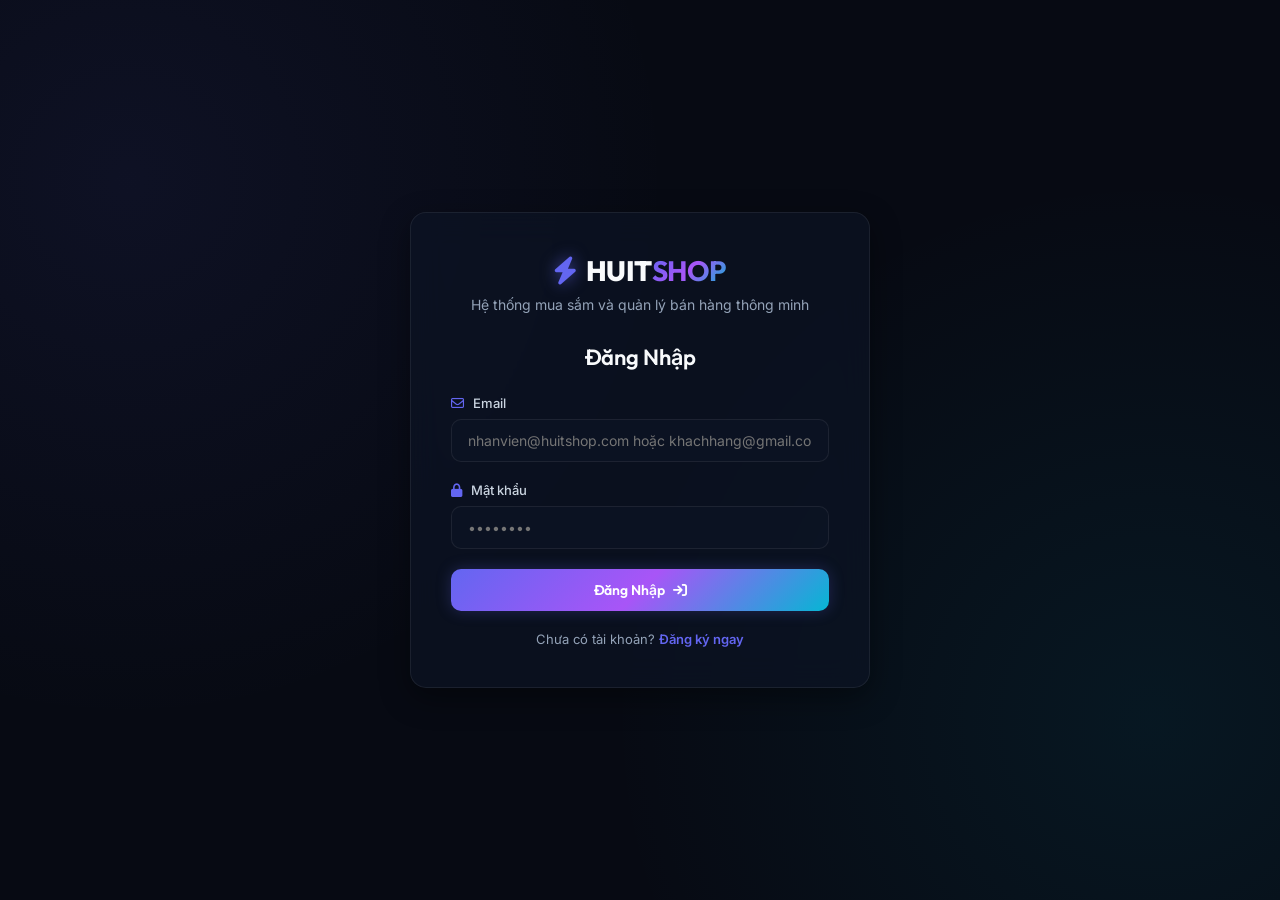
==== HuitShopDB/target/classes/static/index.html @ a050a019 "chore: conver to web app" ====
<!DOCTYPE html>
<html lang="vi">
<head>
    <meta charset="UTF-8">
    <meta name="viewport" content="width=device-width, initial-scale=1.0">
    <title>HuitShop - Hệ Thống Quản Lý & Mua Sắm E-Commerce</title>
    <!-- Google Fonts: Outfit & Inter -->
    <link rel="preconnect" href="https://fonts.googleapis.com">
    <link rel="preconnect" href="https://fonts.gstatic.com" crossorigin>
    <link href="https://fonts.googleapis.com/css2?family=Inter:wght@300;400;500;600;700&family=Outfit:wght@400;500;600;700;800&display=swap" rel="stylesheet">
    <!-- FontAwesome for Premium Icons -->
    <link rel="stylesheet" href="https://cdnjs.cloudflare.com/ajax/libs/font-awesome/6.4.0/css/all.min.css">
    <!-- Custom Style Sheet -->
    <link rel="stylesheet" href="css/style.css">
    <!-- Chart.js for beautiful admin dashboards -->
    <script src="https://cdn.jsdelivr.net/npm/chart.js"></script>
</head>
<body>
    <!-- Toast Notification Container -->
    <div id="toast-container" class="toast-container"></div>

    <!-- Login & Register Screen -->
    <div id="auth-screen" class="auth-screen">
        <div class="auth-card glass-panel">
            <div class="auth-header">
                <div class="logo">
                    <i class="fa-solid fa-bolt logo-icon"></i>
                    <span>HUIT<span class="gradient-text">SHOP</span></span>
                </div>
                <p id="auth-subtitle">Hệ thống mua sắm và quản lý bán hàng thông minh</p>
            </div>

            <!-- Login Form -->
            <form id="login-form" class="auth-form active">
                <h2 class="form-title">Đăng Nhập</h2>
                <div class="form-group">
                    <label for="login-email"><i class="fa-regular fa-envelope"></i> Email</label>
                    <input type="email" id="login-email" required placeholder="nhanvien@huitshop.com hoặc khachhang@gmail.com">
                </div>
                <div class="form-group">
                    <label for="login-password"><i class="fa-solid fa-lock"></i> Mật khẩu</label>
                    <input type="password" id="login-password" required placeholder="••••••••">
                </div>
                <button type="submit" class="btn btn-primary btn-block">Đăng Nhập <i class="fa-solid fa-arrow-right-to-bracket"></i></button>
                <div class="auth-switch">
                    Chưa có tài khoản? <a href="#" id="go-to-register">Đăng ký ngay</a>
                </div>
            </form>

            <!-- Register Form -->
            <form id="register-form" class="auth-form">
                <h2 class="form-title">Đăng Ký</h2>
                <div class="form-group">
                    <label for="reg-name"><i class="fa-regular fa-user"></i> Họ và Tên</label>
                    <input type="text" id="reg-name" required placeholder="Nguyễn Văn A">
                </div>
                <div class="form-group">
                    <label for="reg-email"><i class="fa-regular fa-envelope"></i> Email</label>
                    <input type="email" id="reg-email" required placeholder="name@domain.com">
                </div>
                <div class="form-group">
                    <label for="reg-phone"><i class="fa-solid fa-phone"></i> Số điện thoại</label>
                    <input type="tel" id="reg-phone" placeholder="09xxxxxxxx">
                </div>
                <div class="form-group">
                    <label for="reg-password"><i class="fa-solid fa-lock"></i> Mật khẩu</label>
                    <input type="password" id="reg-password" required placeholder="Tối thiểu 6 ký tự">
                </div>
                <button type="submit" class="btn btn-primary btn-block">Tạo Tài Khoản <i class="fa-solid fa-user-plus"></i></button>
                <div class="auth-switch">
                    Đã có tài khoản? <a href="#" id="go-to-login">Đăng nhập</a>
                </div>
            </form>
        </div>
    </div>

    <!-- Main Application Interface (Hidden initially) -->
    <div id="app-screen" class="app-screen hidden">
        <!-- Sidebar Navigation -->
        <aside id="sidebar" class="sidebar glass-panel">
            <div class="sidebar-header">
                <div class="logo">
                    <i class="fa-solid fa-bolt logo-icon"></i>
                    <span>HUIT<span class="gradient-text">SHOP</span></span>
                </div>
                <span class="role-badge" id="user-role-badge">CUSTOMER</span>
            </div>

            <!-- Navigation menus dynamically generated based on role -->
            <nav class="sidebar-menu" id="sidebar-nav-menu">
                <!-- Will be injected by JS -->
            </nav>

            <div class="sidebar-footer">
                <div class="user-profile-summary">
                    <div class="user-avatar" id="user-avatar-char">U</div>
                    <div class="user-info">
                        <span class="user-name" id="user-display-name">Người dùng</span>
                        <span class="user-email" id="user-display-email">user@mail.com</span>
                    </div>
                </div>
                <button id="btn-logout" class="btn-logout-icon" title="Đăng xuất">
                    <i class="fa-solid fa-right-from-bracket"></i>
                </button>
            </div>
        </aside>

        <!-- Main Content Area -->
        <main class="main-content">
            <header class="top-navbar glass-panel">
                <div class="search-bar-container">
                    <i class="fa-solid fa-magnifying-glass search-icon"></i>
                    <input type="text" id="global-search" placeholder="Tìm kiếm sản phẩm, hóa đơn...">
                </div>
                <div class="navbar-actions">
                    <div class="quick-warranty-lookup" id="quick-warranty-trigger" title="Tra cứu nhanh bảo hành">
                        <i class="fa-solid fa-shield-halved"></i>
                        <span>Bảo hành</span>
                    </div>
                    <div class="cart-trigger" id="cart-navbar-trigger">
                        <i class="fa-solid fa-cart-shopping"></i>
                        <span class="cart-badge" id="cart-count">0</span>
                    </div>
                </div>
            </header>

            <!-- Dashboard Panels Container -->
            <div id="panel-container" class="panel-container">
                <!-- Panels injected dynamically: e.g., catalog, cart, orders, profile, warranty, admin_dashboard, etc. -->
            </div>
        </main>
    </div>

    <!-- Modals -->
    <!-- Product Detail Modal -->
    <div id="product-detail-modal" class="modal">
        <div class="modal-content glass-panel large">
            <span class="close-btn">&times;</span>
            <div class="product-modal-grid">
                <div class="product-gallery">
                    <div class="main-image-container">
                        <img id="modal-product-img" src="" alt="Sản phẩm">
                    </div>
                    <div class="thumbnail-list" id="modal-product-thumbnails">
                        <!-- Thumbnail images -->
                    </div>
                </div>
                <div class="product-info-details">
                    <span class="brand-tag" id="modal-product-brand">ASUS</span>
                    <h2 class="product-title" id="modal-product-name">Tên sản phẩm</h2>
                    <div class="rating-review-summary">
                        <div class="rating-stars" id="modal-product-rating-stars"></div>
                        <span class="rating-value" id="modal-product-rating">4.5</span>
                        <span class="review-count" id="modal-product-reviews-count">(12 đánh giá)</span>
                    </div>
                    <p class="product-short-desc" id="modal-product-short-desc">Mô tả ngắn của sản phẩm</p>
                    
                    <div class="variant-selector-section">
                        <h3>Chọn Phiên Bản:</h3>
                        <div class="variant-grid" id="modal-product-variants">
                            <!-- Variants buttons -->
                        </div>
                    </div>

                    <div class="price-action-section">
                        <div class="price-display">
                            <span class="current-price" id="modal-product-price">0đ</span>
                            <span class="original-price" id="modal-product-orig-price">0đ</span>
                        </div>
                        <div class="add-to-cart-action">
                            <div class="quantity-spinner">
                                <button class="btn-spinner" id="spinner-dec">-</button>
                                <input type="number" id="spinner-qty" value="1" min="1">
                                <button class="btn-spinner" id="spinner-inc">+</button>
                            </div>
                            <button class="btn btn-primary" id="modal-btn-add-to-cart">
                                <i class="fa-solid fa-cart-plus"></i> Thêm Vào Giỏ Hàng
                            </button>
                        </div>
                    </div>
                </div>
            </div>

            <!-- Tabs: Specifications & Reviews -->
            <div class="modal-tabs">
                <div class="tab-header">
                    <button class="tab-btn active" data-tab="tab-specs">Thông số kỹ thuật</button>
                    <button class="tab-btn" data-tab="tab-desc">Chi tiết sản phẩm</button>
                    <button class="tab-btn" data-tab="tab-reviews">Đánh giá khách hàng</button>
                </div>
                <div class="tab-content-container">
                    <div class="tab-pane active" id="tab-specs">
                        <table class="specs-table" id="modal-product-specs-table">
                            <!-- Specifications -->
                        </table>
                    </div>
                    <div class="tab-pane" id="tab-desc">
                        <p class="product-long-desc" id="modal-product-long-desc">Mô tả chi tiết</p>
                    </div>
                    <div class="tab-pane" id="tab-reviews">
                        <div class="reviews-section">
                            <div class="write-review-card">
                                <h4>Gửi Đánh Giá Của Bạn</h4>
                                <div class="rating-input">
                                    <span class="star-rating-input" data-rating="1"><i class="fa-regular fa-star"></i></span>
                                    <span class="star-rating-input" data-rating="2"><i class="fa-regular fa-star"></i></span>
                                    <span class="star-rating-input" data-rating="3"><i class="fa-regular fa-star"></i></span>
                                    <span class="star-rating-input" data-rating="4"><i class="fa-regular fa-star"></i></span>
                                    <span class="star-rating-input" data-rating="5"><i class="fa-regular fa-star"></i></span>
                                </div>
                                <div class="form-group">
                                    <textarea id="review-comment" placeholder="Chia sẻ trải nghiệm của bạn về sản phẩm này..." rows="3"></textarea>
                                </div>
                                <button class="btn btn-primary btn-sm" id="btn-submit-review">Gửi đánh giá</button>
                            </div>
                            <div class="reviews-list" id="modal-product-reviews-list">
                                <!-- Review items -->
                            </div>
                        </div>
                    </div>
                </div>
            </div>
        </div>
    </div>

    <!-- Shipping Modal (Admin order dispatch with IMEI scanning) -->
    <div id="shipping-modal" class="modal">
        <div class="modal-content glass-panel">
            <span class="close-btn">&times;</span>
            <h2 class="modal-title"><i class="fa-solid fa-truck-ramp-box"></i> Xác Nhận Giao Hàng & Nhập IMEI/Serial</h2>
            <p class="modal-subtitle" id="shipping-modal-order-code">Đơn hàng: ORDXXXXXXXX</p>
            
            <form id="shipping-form">
                <input type="hidden" id="shipping-order-id">
                <div class="form-group">
                    <label for="shipping-warehouse-id">Chọn Kho Xuất Hàng</label>
                    <select id="shipping-warehouse-id" class="form-control" required>
                        <!-- Warehouses -->
                    </select>
                </div>
                
                <div class="imei-entry-list-container">
                    <h3>Danh sách sản phẩm cần cấp Serial / IMEI:</h3>
                    <div id="shipping-imei-list">
                        <!-- Product rows requiring IMEI entry -->
                    </div>
                </div>

                <div class="modal-actions-bar">
                    <button type="button" class="btn btn-secondary close-modal-btn">Hủy bỏ</button>
                    <button type="submit" class="btn btn-success">Bắt Đầu Giao Hàng <i class="fa-solid fa-plane-departure"></i></button>
                </div>
            </form>
        </div>
    </div>

    <!-- Product Form Modal (Create/Edit Product) -->
    <div id="product-form-modal" class="modal">
        <div class="modal-content glass-panel large">
            <span class="close-btn">&times;</span>
            <h2 class="modal-title" id="product-form-title">Thêm Sản Phẩm Mới</h2>
            <form id="product-edit-form">
                <input type="hidden" id="admin-product-id">
                <div class="form-grid-2">
                    <div class="form-group">
                        <label for="admin-product-name">Tên sản phẩm</label>
                        <input type="text" id="admin-product-name" required placeholder="Laptop Gaming Asus ROG...">
                    </div>
                    <div class="form-grid-2">
                        <div class="form-group">
                            <label for="admin-product-category">Danh mục</label>
                            <select id="admin-product-category" required></select>
                        </div>
                        <div class="form-group">
                            <label for="admin-product-brand">Thương hiệu</label>
                            <select id="admin-product-brand" required></select>
                        </div>
                    </div>
                </div>

                <div class="form-group">
                    <label for="admin-product-short-desc">Mô tả ngắn</label>
                    <input type="text" id="admin-product-short-desc" required placeholder="Cấu hình rút gọn...">
                </div>

                <div class="form-group">
                    <label for="admin-product-desc">Mô tả chi tiết</label>
                    <textarea id="admin-product-desc" rows="4" required placeholder="Thông tin chi tiết về sản phẩm..."></textarea>
                </div>

                <div class="form-group">
                    <label for="admin-product-specs">Thông số kỹ thuật (Định dạng JSON)</label>
                    <textarea id="admin-product-specs" rows="3" required placeholder='{"CPU": "Intel i7", "RAM": "16GB DDR5", "Ổ cứng": "512GB SSD"}'></textarea>
                </div>

                <div class="form-grid-2">
                    <div class="form-group">
                        <label for="admin-product-status">Trạng thái ban đầu</label>
                        <select id="admin-product-status">
                            <option value="ACTIVE">Hoạt động (Active)</option>
                            <option value="INACTIVE">Khóa (Inactive)</option>
                        </select>
                    </div>
                    <div class="form-group" style="display: flex; align-items: center; gap: 10px; margin-top: 25px;">
                        <input type="checkbox" id="admin-product-featured" style="width: auto;">
                        <label for="admin-product-featured" style="margin-bottom: 0;">Sản phẩm nổi bật (Featured)</label>
                    </div>
                </div>

                <!-- Fields for default variant if creating new -->
                <div id="new-product-variant-fields">
                    <h3 class="section-title-divider">Thông tin Phiên Bản mặc định</h3>
                    <div class="form-grid-3">
                        <div class="form-group">
                            <label for="admin-variant-name">Tên phiên bản</label>
                            <input type="text" id="admin-variant-name" placeholder="Xám - RAM 16GB">
                        </div>
                        <div class="form-group">
                            <label for="admin-variant-sku">SKU Code</label>
                            <input type="text" id="admin-variant-sku" placeholder="ASUS-FA507-GREY">
                        </div>
                        <div class="form-group">
                            <label for="admin-variant-thumbnail">Ảnh sản phẩm (Tên file ảnh)</label>
                            <input type="text" id="admin-variant-thumbnail" placeholder="laptop_asus.jpg">
                        </div>
                    </div>
                    <div class="form-grid-2">
                        <div class="form-group">
                            <label for="admin-variant-price">Giá bán (VND)</label>
                            <input type="number" id="admin-variant-price" placeholder="18500000">
                        </div>
                        <div class="form-group">
                            <label for="admin-variant-orig-price">Giá gốc hãng (VND)</label>
                            <input type="number" id="admin-variant-orig-price" placeholder="21000000">
                        </div>
                    </div>
                </div>

                <div class="modal-actions-bar">
                    <button type="button" class="btn btn-secondary close-modal-btn">Hủy bỏ</button>
                    <button type="submit" class="btn btn-primary" id="admin-product-save-btn">Lưu Sản Phẩm <i class="fa-regular fa-floppy-disk"></i></button>
                </div>
            </form>
        </div>
    </div>

    <!-- Import Stock Modal -->
    <div id="import-stock-modal" class="modal">
        <div class="modal-content glass-panel">
            <span class="close-btn">&times;</span>
            <h2 class="modal-title"><i class="fa-solid fa-file-import"></i> Nhập Kho Hàng Từ Nhà Cung Cấp</h2>
            
            <form id="import-stock-form">
                <div class="form-grid-2">
                    <div class="form-group">
                        <label for="import-warehouse-id">Chọn Kho Nhận</label>
                        <select id="import-warehouse-id" class="form-control" required></select>
                    </div>
                    <div class="form-group">
                        <label for="import-supplier-id">Chọn Nhà Cung Cấp</label>
                        <select id="import-supplier-id" class="form-control" required>
                            <!-- Supplier lists -->
                        </select>
                    </div>
                </div>

                <div class="form-group">
                    <label for="import-variant-id">Chọn Phiên Bản Sản Phẩm</label>
                    <select id="import-variant-id" class="form-control" required></select>
                </div>

                <div class="form-grid-2">
                    <div class="form-group">
                        <label for="import-cost-price">Giá nhập kho (VND / Cái)</label>
                        <input type="number" id="import-cost-price" class="form-control" required placeholder="12000000">
                    </div>
                    <div class="form-group">
                        <label for="import-qty">Số lượng nhập</label>
                        <input type="number" id="import-qty" class="form-control" required min="1" value="1">
                    </div>
                </div>

                <div class="form-group">
                    <label for="import-serials-input">Nhập danh sách số Serial/IMEI (Mỗi dòng một số)</label>
                    <textarea id="import-serials-input" class="form-control" rows="5" placeholder="SN-ASUS-100293
SN-ASUS-100294
..."></textarea>
                    <small style="color: #94a3b8; display:block; margin-top: 5px;">Số dòng khớp với số lượng nhập. Nếu sản phẩm không cần quản lý serial, hãy để trống.</small>
                </div>

                <div class="modal-actions-bar">
                    <button type="button" class="btn btn-secondary close-modal-btn">Hủy bỏ</button>
                    <button type="submit" class="btn btn-primary">Xác Nhận Nhập Kho <i class="fa-solid fa-truck-moving"></i></button>
                </div>
            </form>
        </div>
    </div>

    <!-- Application Script -->
    <script src="js/app.js"></script>
</body>
</html>
---- HuitShopDB/target/classes/static/css/style.css ----
/* --- CSS Design System & Custom Tokens --- */
:root {
    --bg-main: #070a13;
    --bg-card: rgba(13, 20, 38, 0.65);
    --bg-card-hover: rgba(22, 32, 59, 0.85);
    --border-glass: rgba(255, 255, 255, 0.07);
    --border-glass-focus: rgba(99, 102, 241, 0.4);
    
    /* Harmonious Brand Colors */
    --primary: #6366f1; /* Indigo */
    --primary-hover: #4f46e5;
    --secondary: #06b6d4; /* Cyan */
    --success: #10b981; /* Emerald */
    --warning: #f59e0b; /* Amber */
    --danger: #ef4444; /* Rose */
    
    /* Gradients */
    --gradient-brand: linear-gradient(135deg, #6366f1 0%, #a855f7 50%, #06b6d4 100%);
    --gradient-card: linear-gradient(145deg, rgba(13, 20, 38, 0.8) 0%, rgba(8, 12, 24, 0.9) 100%);
    --gradient-blue: linear-gradient(135deg, #3b82f6 0%, #1d4ed8 100%);
    --gradient-purple: linear-gradient(135deg, #8b5cf6 0%, #6d28d9 100%);
    --gradient-rose: linear-gradient(135deg, #ec4899 0%, #be185d 100%);
    --gradient-emerald: linear-gradient(135deg, #10b981 0%, #047857 100%);

    /* Typography & Text */
    --text-primary: #f8fafc;
    --text-muted: #94a3b8;
    --text-secondary: #cbd5e1;
    --font-outfit: 'Outfit', 'Inter', sans-serif;
    --font-inter: 'Inter', sans-serif;

    /* Shadows & Transitions */
    --shadow-neon: 0 0 15px rgba(99, 102, 241, 0.25);
    --shadow-premium: 0 10px 30px rgba(0, 0, 0, 0.4);
    --transition-smooth: all 0.3s cubic-bezier(0.4, 0, 0.2, 1);
    --border-radius-lg: 16px;
    --border-radius-md: 10px;
}

/* --- Base & Reset Styles --- */
* {
    margin: 0;
    padding: 0;
    box-sizing: border-box;
    scrollbar-width: thin;
    scrollbar-color: rgba(255, 255, 255, 0.1) transparent;
}

body {
    background-color: var(--bg-main);
    color: var(--text-primary);
    font-family: var(--font-inter);
    overflow-x: hidden;
    min-height: 100vh;
    background-image: 
        radial-gradient(circle at 10% 20%, rgba(99, 102, 241, 0.08) 0%, transparent 40%),
        radial-gradient(circle at 90% 80%, rgba(6, 182, 212, 0.08) 0%, transparent 40%);
    background-attachment: fixed;
}

/* --- Scrollbar Customization --- */
::-webkit-scrollbar {
    width: 6px;
    height: 6px;
}
::-webkit-scrollbar-track {
    background: transparent;
}
::-webkit-scrollbar-thumb {
    background: rgba(255, 255, 255, 0.1);
    border-radius: 3px;
}
::-webkit-scrollbar-thumb:hover {
    background: rgba(99, 102, 241, 0.4);
}

/* --- Helper Utilities --- */
.gradient-text {
    background: var(--gradient-brand);
    -webkit-background-clip: text;
    -webkit-text-fill-color: transparent;
    font-weight: 700;
}

.glass-panel {
    background: var(--bg-card);
    border: 1px solid var(--border-glass);
    border-radius: var(--border-radius-lg);
    backdrop-filter: blur(16px);
    -webkit-backdrop-filter: blur(16px);
    box-shadow: var(--shadow-premium);
    transition: var(--transition-smooth);
}

.glass-panel:hover {
    background: var(--bg-card-hover);
    border-color: rgba(255, 255, 255, 0.12);
}

.hidden {
    display: none !important;
}

/* --- Auth Layout & Interface --- */
.auth-screen {
    min-height: 100vh;
    display: flex;
    justify-content: center;
    align-items: center;
    padding: 20px;
    position: relative;
    z-index: 10;
}

.auth-card {
    width: 100%;
    max-width: 460px;
    padding: 40px;
    animation: fadeIn 0.6s ease;
}

.auth-header {
    text-align: center;
    margin-bottom: 30px;
}

.logo {
    font-family: var(--font-outfit);
    font-size: 28px;
    font-weight: 800;
    letter-spacing: -0.5px;
    display: flex;
    align-items: center;
    justify-content: center;
    gap: 8px;
}

.logo-icon {
    color: var(--primary);
    filter: drop-shadow(0 0 8px rgba(99, 102, 241, 0.6));
    animation: pulse 2s infinite;
}

.auth-header p {
    color: var(--text-muted);
    font-size: 14px;
    margin-top: 8px;
}

.auth-form {
    display: none;
}

.auth-form.active {
    display: block;
}

.form-title {
    font-family: var(--font-outfit);
    font-size: 22px;
    margin-bottom: 24px;
    font-weight: 600;
    text-align: center;
}

.form-group {
    margin-bottom: 20px;
}

.form-group label {
    display: block;
    font-size: 13px;
    font-weight: 500;
    margin-bottom: 8px;
    color: var(--text-secondary);
}

.form-group label i {
    margin-right: 6px;
    color: var(--primary);
}

input[type="text"],
input[type="email"],
input[type="password"],
input[type="tel"],
input[type="number"],
select,
textarea {
    width: 100%;
    padding: 12px 16px;
    background: rgba(15, 23, 42, 0.4);
    border: 1px solid var(--border-glass);
    border-radius: var(--border-radius-md);
    color: var(--text-primary);
    font-size: 14px;
    font-family: var(--font-inter);
    transition: var(--transition-smooth);
}

input:focus,
select:focus,
textarea:focus {
    outline: none;
    border-color: var(--primary);
    box-shadow: var(--shadow-neon);
    background: rgba(15, 23, 42, 0.6);
}

/* --- Buttons --- */
.btn {
    display: inline-flex;
    align-items: center;
    justify-content: center;
    gap: 8px;
    padding: 12px 24px;
    border-radius: var(--border-radius-md);
    font-family: var(--font-outfit);
    font-weight: 600;
    font-size: 14px;
    cursor: pointer;
    transition: var(--transition-smooth);
    border: none;
    text-decoration: none;
}

.btn-primary {
    background: var(--gradient-brand);
    color: white;
    box-shadow: var(--shadow-neon);
}

.btn-primary:hover {
    transform: translateY(-2px);
    filter: brightness(1.1);
    box-shadow: 0 0 20px rgba(99, 102, 241, 0.4);
}

.btn-secondary {
    background: rgba(255, 255, 255, 0.08);
    color: var(--text-primary);
    border: 1px solid var(--border-glass);
}

.btn-secondary:hover {
    background: rgba(255, 255, 255, 0.15);
}

.btn-success {
    background: var(--gradient-emerald);
    color: white;
}

.btn-success:hover {
    transform: translateY(-2px);
    box-shadow: 0 0 15px rgba(16, 185, 129, 0.3);
}

.btn-danger {
    background: var(--gradient-rose);
    color: white;
}

.btn-danger:hover {
    transform: translateY(-2px);
    box-shadow: 0 0 15px rgba(239, 68, 68, 0.3);
}

.btn-sm {
    padding: 8px 16px;
    font-size: 12px;
}

.btn-block {
    display: flex;
    width: 100%;
}

.auth-switch {
    text-align: center;
    margin-top: 20px;
    font-size: 13px;
    color: var(--text-muted);
}

.auth-switch a {
    color: var(--primary);
    text-decoration: none;
    font-weight: 600;
    transition: var(--transition-smooth);
}

.auth-switch a:hover {
    color: var(--secondary);
    text-decoration: underline;
}

/* --- Main Dashboard Shell --- */
.app-screen {
    display: grid;
    grid-template-columns: 260px 1fr;
    min-height: 100vh;
}

/* --- Sidebar --- */
.sidebar {
    height: 100vh;
    position: sticky;
    top: 0;
    left: 0;
    z-index: 100;
    display: flex;
    flex-direction: column;
    border-radius: 0;
    border-top: none;
    border-left: none;
    border-bottom: none;
    padding: 24px 16px;
}

.sidebar-header {
    margin-bottom: 30px;
    display: flex;
    flex-direction: column;
    gap: 8px;
    align-items: center;
}

.role-badge {
    background: rgba(99, 102, 241, 0.15);
    border: 1px solid rgba(99, 102, 241, 0.3);
    color: #818cf8;
    font-size: 10px;
    font-weight: 700;
    padding: 3px 10px;
    border-radius: 20px;
    letter-spacing: 1px;
}

.sidebar-menu {
    flex-grow: 1;
    display: flex;
    flex-direction: column;
    gap: 6px;
    overflow-y: auto;
}

.nav-item {
    display: flex;
    align-items: center;
    gap: 12px;
    padding: 12px 16px;
    color: var(--text-secondary);
    text-decoration: none;
    border-radius: var(--border-radius-md);
    font-family: var(--font-outfit);
    font-weight: 500;
    font-size: 14px;
    transition: var(--transition-smooth);
    border: 1px solid transparent;
}

.nav-item:hover {
    background: rgba(255, 255, 255, 0.04);
    color: var(--text-primary);
    transform: translateX(4px);
}

.nav-item.active {
    background: rgba(99, 102, 241, 0.12);
    border-color: rgba(99, 102, 241, 0.2);
    color: #a5b4fc;
}

.nav-item.active i {
    color: #818cf8;
}

.nav-item i {
    width: 20px;
    text-align: center;
    font-size: 16px;
    color: var(--text-muted);
    transition: var(--transition-smooth);
}

.sidebar-footer {
    border-top: 1px solid var(--border-glass);
    padding-top: 16px;
    display: flex;
    align-items: center;
    justify-content: space-between;
}

.user-profile-summary {
    display: flex;
    align-items: center;
    gap: 10px;
    max-width: 170px;
}

.user-avatar {
    width: 36px;
    height: 36px;
    background: var(--gradient-brand);
    border-radius: 50%;
    display: flex;
    align-items: center;
    justify-content: center;
    font-weight: 700;
    font-family: var(--font-outfit);
    font-size: 15px;
    color: white;
}

.user-info {
    display: flex;
    flex-direction: column;
    overflow: hidden;
}

.user-name {
    font-size: 13px;
    font-weight: 600;
    color: var(--text-primary);
    white-space: nowrap;
    text-overflow: ellipsis;
    overflow: hidden;
}

.user-email {
    font-size: 11px;
    color: var(--text-muted);
    white-space: nowrap;
    text-overflow: ellipsis;
    overflow: hidden;
}

.btn-logout-icon {
    background: transparent;
    border: none;
    color: var(--text-muted);
    font-size: 18px;
    cursor: pointer;
    padding: 8px;
    border-radius: var(--border-radius-md);
    transition: var(--transition-smooth);
}

.btn-logout-icon:hover {
    color: var(--danger);
    background: rgba(239, 68, 68, 0.1);
}

/* --- Main Content Section --- */
.main-content {
    display: flex;
    flex-direction: column;
    height: 100vh;
    overflow-y: auto;
}

/* --- Top Navbar --- */
.top-navbar {
    height: 70px;
    border-radius: 0;
    border-top: none;
    border-right: none;
    border-left: none;
    padding: 0 30px;
    display: flex;
    align-items: center;
    justify-content: space-between;
    position: sticky;
    top: 0;
    z-index: 90;
}

.search-bar-container {
    position: relative;
    width: 350px;
}

.search-icon {
    position: absolute;
    left: 14px;
    top: 50%;
    transform: translateY(-50%);
    color: var(--text-muted);
    pointer-events: none;
}

.search-bar-container input {
    padding-left: 40px;
}

.navbar-actions {
    display: flex;
    align-items: center;
    gap: 16px;
}

.quick-warranty-lookup {
    display: flex;
    align-items: center;
    gap: 8px;
    background: rgba(16, 185, 129, 0.1);
    border: 1px solid rgba(16, 185, 129, 0.2);
    color: #34d399;
    padding: 8px 16px;
    border-radius: var(--border-radius-md);
    cursor: pointer;
    font-size: 13px;
    font-weight: 500;
    transition: var(--transition-smooth);
}

.quick-warranty-lookup:hover {
    background: rgba(16, 185, 129, 0.2);
    transform: translateY(-2px);
}

.cart-trigger {
    position: relative;
    width: 40px;
    height: 40px;
    display: flex;
    align-items: center;
    justify-content: center;
    border-radius: var(--border-radius-md);
    background: rgba(255, 255, 255, 0.05);
    border: 1px solid var(--border-glass);
    cursor: pointer;
    transition: var(--transition-smooth);
    font-size: 16px;
}

.cart-trigger:hover {
    background: rgba(99, 102, 241, 0.15);
    color: #a5b4fc;
}

.cart-badge {
    position: absolute;
    top: -5px;
    right: -5px;
    background: var(--gradient-rose);
    color: white;
    font-size: 10px;
    font-weight: 700;
    width: 18px;
    height: 18px;
    border-radius: 50%;
    display: flex;
    align-items: center;
    justify-content: center;
    box-shadow: 0 2px 8px rgba(239, 68, 68, 0.4);
}

/* --- Panel Layouts --- */
.panel-container {
    padding: 30px;
    flex-grow: 1;
}

.panel-header {
    margin-bottom: 24px;
    display: flex;
    justify-content: space-between;
    align-items: center;
}

.panel-title {
    font-family: var(--font-outfit);
    font-size: 24px;
    font-weight: 700;
}

.panel-subtitle {
    color: var(--text-muted);
    font-size: 13px;
    margin-top: 4px;
}

/* --- Catalog View & Cards --- */
.catalog-layout {
    display: grid;
    grid-template-columns: 240px 1fr;
    gap: 30px;
}

.filter-sidebar {
    height: fit-content;
    padding: 20px;
}

.filter-section {
    margin-bottom: 20px;
    border-bottom: 1px solid var(--border-glass);
    padding-bottom: 15px;
}

.filter-section:last-child {
    border-bottom: none;
}

.filter-section h3 {
    font-size: 14px;
    font-weight: 600;
    margin-bottom: 12px;
    color: var(--text-primary);
}

.filter-options {
    display: flex;
    flex-direction: column;
    gap: 8px;
}

.filter-btn-item {
    display: flex;
    justify-content: space-between;
    align-items: center;
    padding: 8px 12px;
    border-radius: 6px;
    cursor: pointer;
    font-size: 13px;
    color: var(--text-secondary);
    transition: var(--transition-smooth);
}

.filter-btn-item:hover, .filter-btn-item.active {
    background: rgba(99, 102, 241, 0.1);
    color: #a5b4fc;
}

.product-grid {
    display: grid;
    grid-template-columns: repeat(auto-fill, minmax(220px, 1fr));
    gap: 20px;
}

.product-card {
    display: flex;
    flex-direction: column;
    height: 100%;
    overflow: hidden;
    position: relative;
    cursor: pointer;
}

.product-card:hover .product-img {
    transform: scale(1.05);
}

.product-img-wrapper {
    width: 100%;
    height: 180px;
    display: flex;
    align-items: center;
    justify-content: center;
    background: rgba(15, 23, 42, 0.3);
    overflow: hidden;
    position: relative;
}

.product-img {
    max-width: 90%;
    max-height: 90%;
    object-fit: contain;
    transition: var(--transition-smooth);
}

.featured-badge {
    position: absolute;
    top: 10px;
    left: 10px;
    background: var(--gradient-rose);
    font-size: 9px;
    font-weight: 700;
    padding: 3px 8px;
    border-radius: 4px;
    text-transform: uppercase;
}

.product-body {
    padding: 16px;
    display: flex;
    flex-direction: column;
    flex-grow: 1;
}

.product-brand {
    font-size: 11px;
    color: var(--secondary);
    font-weight: 700;
    text-transform: uppercase;
    letter-spacing: 0.5px;
}

.product-name {
    font-family: var(--font-outfit);
    font-size: 14px;
    font-weight: 600;
    margin: 4px 0 8px;
    color: var(--text-primary);
    display: -webkit-box;
    -webkit-line-clamp: 2;
    -webkit-box-orient: vertical;
    overflow: hidden;
    height: 38px;
}

.product-rating {
    display: flex;
    align-items: center;
    gap: 4px;
    font-size: 11px;
    color: var(--warning);
    margin-bottom: 12px;
}

.product-rating .count {
    color: var(--text-muted);
}

.product-price-row {
    display: flex;
    justify-content: space-between;
    align-items: center;
    margin-top: auto;
}

.product-price {
    font-family: var(--font-outfit);
    font-size: 15px;
    font-weight: 700;
    color: var(--text-primary);
}

.product-original-price {
    font-size: 11px;
    color: var(--text-muted);
    text-decoration: line-through;
    margin-left: 6px;
}

/* --- Cart Page --- */
.cart-layout {
    display: grid;
    grid-template-columns: 1fr 340px;
    gap: 30px;
}

.cart-items-container {
    display: flex;
    flex-direction: column;
    gap: 16px;
}

.cart-item-row {
    display: flex;
    align-items: center;
    padding: 16px;
    gap: 16px;
}

.cart-item-img {
    width: 70px;
    height: 70px;
    object-fit: contain;
    background: rgba(15, 23, 42, 0.4);
    border-radius: var(--border-radius-md);
    padding: 5px;
}

.cart-item-details {
    flex-grow: 1;
}

.cart-item-name {
    font-size: 14px;
    font-weight: 600;
    color: var(--text-primary);
}

.cart-item-sku {
    font-size: 11px;
    color: var(--text-muted);
    margin-top: 2px;
}

.cart-item-price {
    font-family: var(--font-outfit);
    font-size: 14px;
    font-weight: 700;
    margin-top: 4px;
}

.quantity-spinner {
    display: flex;
    align-items: center;
    border: 1px solid var(--border-glass);
    border-radius: 8px;
    background: rgba(15, 23, 42, 0.3);
    overflow: hidden;
}

.btn-spinner {
    background: transparent;
    border: none;
    color: var(--text-primary);
    width: 32px;
    height: 32px;
    cursor: pointer;
    transition: var(--transition-smooth);
}

.btn-spinner:hover {
    background: rgba(255, 255, 255, 0.08);
}

.quantity-spinner input {
    width: 40px;
    height: 32px;
    text-align: center;
    border: none;
    background: transparent;
    padding: 0;
    font-size: 13px;
}

.quantity-spinner input::-webkit-outer-spin-button,
.quantity-spinner input::-webkit-inner-spin-button {
    -webkit-appearance: none;
}

.btn-remove-item {
    background: transparent;
    border: none;
    color: var(--text-muted);
    font-size: 16px;
    cursor: pointer;
    padding: 8px;
    border-radius: var(--border-radius-md);
    transition: var(--transition-smooth);
}

.btn-remove-item:hover {
    color: var(--danger);
    background: rgba(239, 68, 68, 0.1);
}

.cart-summary-card {
    padding: 24px;
    height: fit-content;
    display: flex;
    flex-direction: column;
    gap: 16px;
}

.summary-row {
    display: flex;
    justify-content: space-between;
    font-size: 14px;
}

.summary-row.total {
    border-top: 1px solid var(--border-glass);
    padding-top: 12px;
    font-size: 16px;
    font-weight: 700;
}

/* --- Address Book & Profile --- */
.address-grid {
    display: grid;
    grid-template-columns: repeat(auto-fill, minmax(280px, 1fr));
    gap: 20px;
    margin-top: 20px;
}

.address-card {
    padding: 20px;
    display: flex;
    flex-direction: column;
    gap: 10px;
    position: relative;
}

.address-label {
    font-family: var(--font-outfit);
    font-size: 15px;
    font-weight: 600;
    color: var(--primary);
    display: flex;
    align-items: center;
    justify-content: space-between;
}

.address-badge-default {
    background: rgba(16, 185, 129, 0.15);
    color: var(--success);
    font-size: 9px;
    padding: 2px 6px;
    border-radius: 4px;
}

.address-recipient {
    font-weight: 500;
}

.address-text {
    font-size: 13px;
    color: var(--text-secondary);
    line-height: 1.4;
    flex-grow: 1;
}

.address-actions {
    display: flex;
    gap: 10px;
    margin-top: 10px;
}

/* --- Order History & Tables --- */
.orders-table-container {
    overflow-x: auto;
}

.premium-table {
    width: 100%;
    border-collapse: collapse;
    text-align: left;
    font-size: 13px;
}

.premium-table th {
    background: rgba(15, 23, 42, 0.5);
    color: var(--text-muted);
    font-weight: 600;
    padding: 14px 20px;
    border-bottom: 1px solid var(--border-glass);
    text-transform: uppercase;
    font-size: 11px;
    letter-spacing: 0.5px;
}

.premium-table td {
    padding: 14px 20px;
    border-bottom: 1px solid var(--border-glass);
    color: var(--text-secondary);
}

.premium-table tr:hover td {
    background: rgba(255, 255, 255, 0.02);
}

.status-badge {
    display: inline-flex;
    padding: 4px 10px;
    border-radius: 20px;
    font-size: 10px;
    font-weight: 700;
    text-transform: uppercase;
}

.status-pending { background: rgba(245, 158, 11, 0.15); color: var(--warning); border: 1px solid rgba(245, 158, 11, 0.3); }
.status-confirmed { background: rgba(59, 130, 246, 0.15); color: #60a5fa; border: 1px solid rgba(59, 130, 246, 0.3); }
.status-shipping { background: rgba(6, 182, 212, 0.15); color: var(--secondary); border: 1px solid rgba(6, 182, 212, 0.3); }
.status-completed { background: rgba(16, 185, 129, 0.15); color: var(--success); border: 1px solid rgba(16, 185, 129, 0.3); }
.status-cancelled { background: rgba(239, 68, 68, 0.15); color: var(--danger); border: 1px solid rgba(239, 68, 68, 0.3); }

/* --- Warranty Lookup Page --- */
.warranty-lookup-card {
    max-width: 600px;
    margin: 0 auto;
    padding: 30px;
    text-align: center;
}

.warranty-lookup-card h2 {
    font-family: var(--font-outfit);
    font-size: 22px;
    margin-bottom: 12px;
}

.warranty-lookup-card p {
    color: var(--text-muted);
    font-size: 13px;
    margin-bottom: 24px;
}

.search-input-group {
    display: flex;
    gap: 12px;
    margin-bottom: 20px;
}

.search-input-group input {
    flex-grow: 1;
}

.warranty-result-card {
    max-width: 600px;
    margin: 30px auto 0;
    padding: 24px;
}

.warranty-result-grid {
    display: grid;
    grid-template-columns: 1fr 1fr;
    gap: 16px;
    text-align: left;
    margin-top: 16px;
}

.warranty-result-item {
    font-size: 13px;
}

.warranty-result-item span {
    display: block;
    color: var(--text-muted);
    font-size: 11px;
    margin-bottom: 4px;
}

/* --- Admin KPI Dashboard --- */
.kpi-grid {
    display: grid;
    grid-template-columns: repeat(auto-fill, minmax(220px, 1fr));
    gap: 20px;
    margin-bottom: 30px;
}

.kpi-card {
    padding: 24px;
    display: flex;
    align-items: center;
    gap: 20px;
}

.kpi-icon {
    width: 48px;
    height: 48px;
    border-radius: var(--border-radius-md);
    background: rgba(99, 102, 241, 0.1);
    color: var(--primary);
    font-size: 20px;
    display: flex;
    align-items: center;
    justify-content: center;
}

.kpi-data {
    display: flex;
    flex-direction: column;
}

.kpi-label {
    font-size: 12px;
    color: var(--text-muted);
    font-weight: 500;
}

.kpi-value {
    font-family: var(--font-outfit);
    font-size: 20px;
    font-weight: 700;
    color: var(--text-primary);
    margin-top: 4px;
}

.admin-charts-container {
    display: grid;
    grid-template-columns: 2fr 1fr;
    gap: 30px;
    margin-bottom: 30px;
}

.chart-card {
    padding: 24px;
}

.chart-wrapper {
    height: 300px;
    width: 100%;
}

/* --- Modals Framework --- */
.modal {
    display: none;
    position: fixed;
    top: 0;
    left: 0;
    width: 100%;
    height: 100%;
    z-index: 1000;
    overflow-y: auto;
    background: rgba(3, 5, 10, 0.6);
    backdrop-filter: blur(10px);
    -webkit-backdrop-filter: blur(10px);
    padding: 40px 20px;
}

.modal.active {
    display: flex;
    justify-content: center;
    align-items: flex-start;
}

.modal-content {
    width: 100%;
    max-width: 600px;
    padding: 30px;
    position: relative;
    animation: slideDown 0.4s cubic-bezier(0.16, 1, 0.3, 1);
}

.modal-content.large {
    max-width: 900px;
}

.close-btn {
    position: absolute;
    top: 20px;
    right: 20px;
    color: var(--text-muted);
    font-size: 24px;
    cursor: pointer;
    transition: var(--transition-smooth);
}

.close-btn:hover {
    color: var(--danger);
}

.product-modal-grid {
    display: grid;
    grid-template-columns: 1.2fr 1fr;
    gap: 30px;
    margin-bottom: 30px;
}

.main-image-container {
    width: 100%;
    height: 300px;
    background: rgba(15, 23, 42, 0.4);
    border-radius: var(--border-radius-lg);
    border: 1px solid var(--border-glass);
    display: flex;
    align-items: center;
    justify-content: center;
    overflow: hidden;
}

.main-image-container img {
    max-width: 90%;
    max-height: 90%;
    object-fit: contain;
}

.thumbnail-list {
    display: flex;
    gap: 8px;
    margin-top: 12px;
    overflow-x: auto;
}

.thumbnail-list img {
    width: 50px;
    height: 50px;
    object-fit: contain;
    background: rgba(15, 23, 42, 0.3);
    border: 1px solid var(--border-glass);
    border-radius: 6px;
    padding: 3px;
    cursor: pointer;
    transition: var(--transition-smooth);
}

.thumbnail-list img:hover, .thumbnail-list img.active {
    border-color: var(--primary);
    transform: translateY(-2px);
}

.variant-grid {
    display: grid;
    grid-template-columns: repeat(auto-fill, minmax(130px, 1fr));
    gap: 10px;
    margin-top: 10px;
    margin-bottom: 20px;
}

.variant-btn {
    background: rgba(255, 255, 255, 0.03);
    border: 1px solid var(--border-glass);
    color: var(--text-secondary);
    padding: 10px;
    border-radius: 8px;
    cursor: pointer;
    font-size: 11px;
    font-weight: 500;
    text-align: center;
    transition: var(--transition-smooth);
}

.variant-btn:hover {
    background: rgba(255, 255, 255, 0.08);
}

.variant-btn.active {
    border-color: var(--primary);
    background: rgba(99, 102, 241, 0.1);
    color: #a5b4fc;
}

/* --- Tabs inside Modals --- */
.modal-tabs {
    margin-top: 30px;
    border-top: 1px solid var(--border-glass);
    padding-top: 20px;
}

.tab-header {
    display: flex;
    gap: 16px;
    border-bottom: 1px solid var(--border-glass);
    margin-bottom: 16px;
}

.tab-btn {
    background: transparent;
    border: none;
    color: var(--text-muted);
    font-family: var(--font-outfit);
    font-weight: 600;
    padding: 8px 16px 12px;
    cursor: pointer;
    transition: var(--transition-smooth);
    border-bottom: 2px solid transparent;
}

.tab-btn.active {
    color: var(--primary);
    border-bottom-color: var(--primary);
}

.tab-pane {
    display: none;
}

.tab-pane.active {
    display: block;
    animation: fadeIn 0.4s ease;
}

.specs-table {
    width: 100%;
    border-collapse: collapse;
}

.specs-table td {
    padding: 10px;
    border-bottom: 1px solid var(--border-glass);
    font-size: 13px;
}

.specs-table td:first-child {
    font-weight: 600;
    color: var(--text-muted);
    width: 150px;
}

/* --- Toast Customizer --- */
.toast-container {
    position: fixed;
    bottom: 20px;
    right: 20px;
    z-index: 1100;
    display: flex;
    flex-direction: column;
    gap: 10px;
}

.toast {
    background: rgba(13, 20, 38, 0.95);
    border: 1px solid var(--border-glass);
    color: var(--text-primary);
    padding: 16px 24px;
    border-radius: var(--border-radius-md);
    box-shadow: var(--shadow-premium);
    display: flex;
    align-items: center;
    gap: 12px;
    min-width: 300px;
    transform: translateX(120%);
    transition: transform 0.4s cubic-bezier(0.175, 0.885, 0.32, 1.275);
    font-size: 13px;
    font-family: var(--font-outfit);
    font-weight: 500;
}

.toast.show {
    transform: translateX(0);
}

.toast-success { border-left: 4px solid var(--success); }
.toast-danger { border-left: 4px solid var(--danger); }
.toast-warning { border-left: 4px solid var(--warning); }

/* --- Forms Grid --- */
.form-grid-2 {
    display: grid;
    grid-template-columns: 1fr 1fr;
    gap: 20px;
}

.form-grid-3 {
    display: grid;
    grid-template-columns: 1fr 1fr 1fr;
    gap: 20px;
}

.section-title-divider {
    font-family: var(--font-outfit);
    font-size: 14px;
    text-transform: uppercase;
    color: var(--secondary);
    border-bottom: 1px solid var(--border-glass);
    padding-bottom: 6px;
    margin: 20px 0 16px;
    letter-spacing: 0.5px;
}

/* --- Timelines --- */
.timeline {
    position: relative;
    padding-left: 30px;
    margin-top: 15px;
}

.timeline::before {
    content: '';
    position: absolute;
    left: 9px;
    top: 5px;
    bottom: 5px;
    width: 2px;
    background: var(--border-glass);
}

.timeline-item {
    position: relative;
    margin-bottom: 20px;
}

.timeline-item::before {
    content: '';
    position: absolute;
    left: -25px;
    top: 4px;
    width: 10px;
    height: 10px;
    border-radius: 50%;
    background: var(--primary);
    border: 2px solid var(--bg-main);
}

.timeline-time {
    font-size: 11px;
    color: var(--text-muted);
}

.timeline-title {
    font-size: 13px;
    font-weight: 600;
    margin-top: 2px;
}

.timeline-desc {
    font-size: 12px;
    color: var(--text-secondary);
    margin-top: 4px;
}

/* --- Review Styles --- */
.reviews-section {
    display: flex;
    flex-direction: column;
    gap: 20px;
}

.write-review-card {
    background: rgba(255, 255, 255, 0.02);
    border: 1px solid var(--border-glass);
    border-radius: var(--border-radius-md);
    padding: 16px;
}

.rating-input {
    display: flex;
    gap: 6px;
    margin: 8px 0 12px;
    font-size: 18px;
    color: var(--text-muted);
}

.star-rating-input {
    cursor: pointer;
    transition: var(--transition-smooth);
}

.star-rating-input:hover, .star-rating-input.selected {
    color: var(--warning);
}

.review-item {
    padding: 16px;
    border-bottom: 1px solid var(--border-glass);
}

.review-item-header {
    display: flex;
    justify-content: space-between;
    font-size: 12px;
}

.review-author {
    font-weight: 600;
}

.review-date {
    color: var(--text-muted);
}

.review-rating {
    color: var(--warning);
    margin: 4px 0 8px;
    font-size: 12px;
}

.review-comment {
    font-size: 13px;
    color: var(--text-secondary);
    line-height: 1.4;
}

/* --- Responsive Adjustments --- */
@media (max-width: 1024px) {
    .app-screen {
        grid-template-columns: 1fr;
    }
    
    .sidebar {
        display: none; /* In a real app we'd toggle it */
    }
}

/* --- Keyframe Animations --- */
@keyframes fadeIn {
    from { opacity: 0; transform: translateY(10px); }
    to { opacity: 1; transform: translateY(0); }
}

@keyframes slideDown {
    from { opacity: 0; transform: translateY(-30px); }
    to { opacity: 1; transform: translateY(0); }
}

@keyframes pulse {
    0% { transform: scale(1); filter: drop-shadow(0 0 8px rgba(99, 102, 241, 0.6)); }
    50% { transform: scale(1.05); filter: drop-shadow(0 0 15px rgba(99, 102, 241, 0.8)); }
    100% { transform: scale(1); filter: drop-shadow(0 0 8px rgba(99, 102, 241, 0.6)); }
}
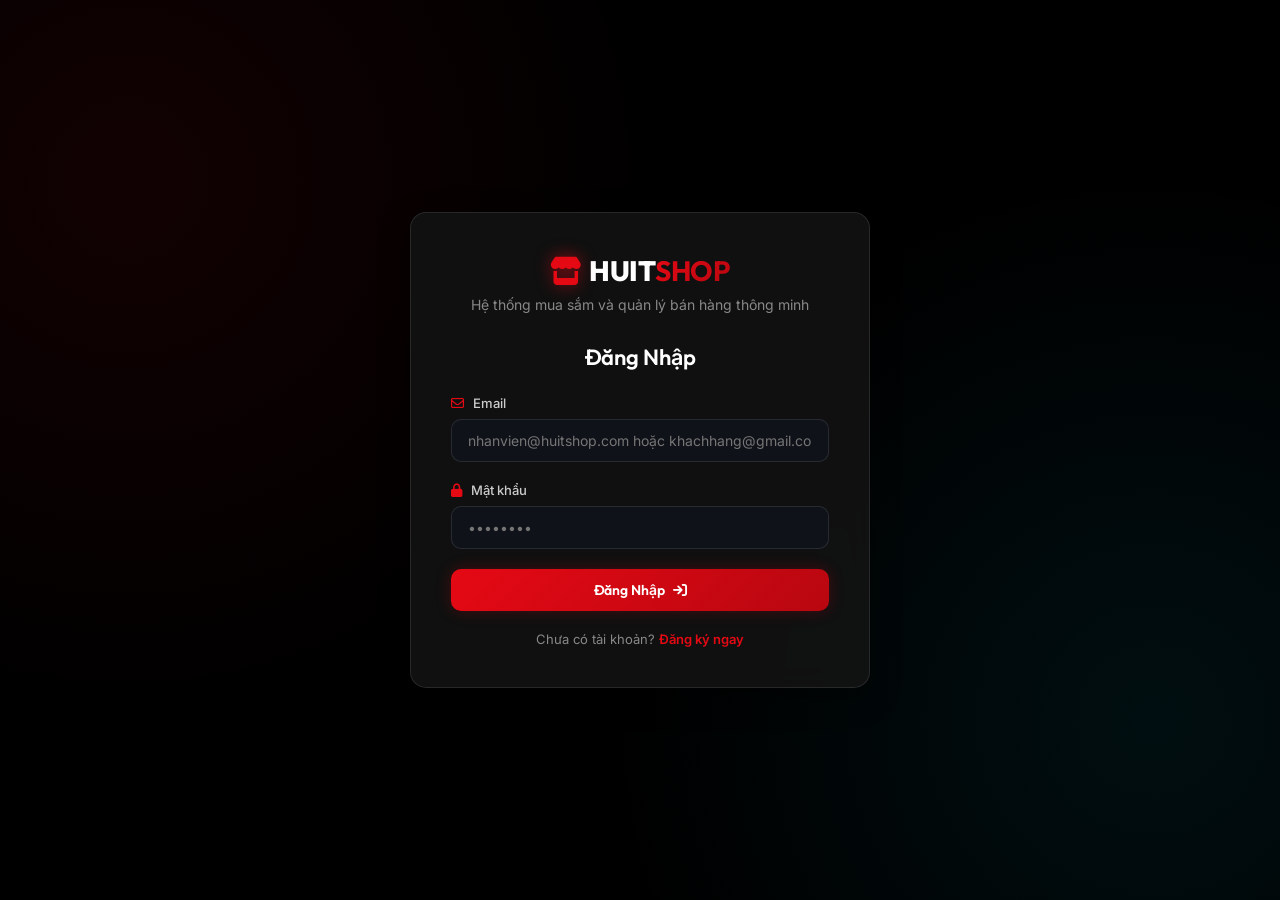
==== commit 5dd112f8: "Update theme to red and replace UI icons Rebrand UI colors and visuals: change primary/secondary tok" ====
--- a/HuitShopDB/target/classes/static/index.html
+++ b/HuitShopDB/target/classes/static/index.html
@@ -24,7 +24,7 @@
         <div class="auth-card glass-panel">
             <div class="auth-header">
                 <div class="logo">
-                    <i class="fa-solid fa-bolt logo-icon"></i>
+                    <i class="fa-solid fa-store logo-icon"></i>
                     <span>HUIT<span class="gradient-text">SHOP</span></span>
                 </div>
                 <p id="auth-subtitle">Hệ thống mua sắm và quản lý bán hàng thông minh</p>
@@ -80,7 +80,7 @@
         <aside id="sidebar" class="sidebar glass-panel">
             <div class="sidebar-header">
                 <div class="logo">
-                    <i class="fa-solid fa-bolt logo-icon"></i>
+                    <i class="fa-solid fa-store logo-icon"></i>
                     <span>HUIT<span class="gradient-text">SHOP</span></span>
                 </div>
                 <span class="role-badge" id="user-role-badge">CUSTOMER</span>
@@ -248,7 +248,7 @@
 
                 <div class="modal-actions-bar">
                     <button type="button" class="btn btn-secondary close-modal-btn">Hủy bỏ</button>
-                    <button type="submit" class="btn btn-success">Bắt Đầu Giao Hàng <i class="fa-solid fa-plane-departure"></i></button>
+                    <button type="submit" class="btn btn-success">Bắt Đầu Giao Hàng <i class="fa-solid fa-truck-fast"></i></button>
                 </div>
             </form>
         </div>
--- a/HuitShopDB/target/classes/static/css/style.css
+++ b/HuitShopDB/target/classes/static/css/style.css
@@ -1,36 +1,36 @@
 /* --- CSS Design System & Custom Tokens --- */
 :root {
-    --bg-main: #070a13;
-    --bg-card: rgba(13, 20, 38, 0.65);
-    --bg-card-hover: rgba(22, 32, 59, 0.85);
-    --border-glass: rgba(255, 255, 255, 0.07);
-    --border-glass-focus: rgba(99, 102, 241, 0.4);
+    --bg-main: #000000;
+    --bg-card: rgba(20, 20, 20, 0.8);
+    --bg-card-hover: rgba(35, 35, 35, 0.9);
+    --border-glass: rgba(255, 255, 255, 0.1);
+    --border-glass-focus: rgba(229, 9, 20, 0.5);
     
     /* Harmonious Brand Colors */
-    --primary: #6366f1; /* Indigo */
-    --primary-hover: #4f46e5;
-    --secondary: #06b6d4; /* Cyan */
+    --primary: #e50914; /* Red */
+    --primary-hover: #b80710;
+    --secondary: #ffffff; /* White */
     --success: #10b981; /* Emerald */
     --warning: #f59e0b; /* Amber */
     --danger: #ef4444; /* Rose */
     
     /* Gradients */
-    --gradient-brand: linear-gradient(135deg, #6366f1 0%, #a855f7 50%, #06b6d4 100%);
-    --gradient-card: linear-gradient(145deg, rgba(13, 20, 38, 0.8) 0%, rgba(8, 12, 24, 0.9) 100%);
-    --gradient-blue: linear-gradient(135deg, #3b82f6 0%, #1d4ed8 100%);
-    --gradient-purple: linear-gradient(135deg, #8b5cf6 0%, #6d28d9 100%);
-    --gradient-rose: linear-gradient(135deg, #ec4899 0%, #be185d 100%);
-    --gradient-emerald: linear-gradient(135deg, #10b981 0%, #047857 100%);
+    --gradient-brand: linear-gradient(135deg, #e50914 0%, #b80710 100%);
+    --gradient-card: linear-gradient(145deg, rgba(30, 30, 30, 0.8) 0%, rgba(10, 10, 10, 0.9) 100%);
+    --gradient-blue: linear-gradient(135deg, #222222 0%, #000000 100%);
+    --gradient-purple: linear-gradient(135deg, #e50914 0%, #000000 100%);
+    --gradient-rose: linear-gradient(135deg, #e50914 0%, #8a040b 100%);
+    --gradient-emerald: linear-gradient(135deg, #ffffff 0%, #cccccc 100%);
 
     /* Typography & Text */
-    --text-primary: #f8fafc;
-    --text-muted: #94a3b8;
-    --text-secondary: #cbd5e1;
+    --text-primary: #ffffff;
+    --text-muted: #888888;
+    --text-secondary: #cccccc;
     --font-outfit: 'Outfit', 'Inter', sans-serif;
     --font-inter: 'Inter', sans-serif;
 
     /* Shadows & Transitions */
-    --shadow-neon: 0 0 15px rgba(99, 102, 241, 0.25);
+    --shadow-neon: 0 0 15px rgba(229, 9, 20, 0.25);
     --shadow-premium: 0 10px 30px rgba(0, 0, 0, 0.4);
     --transition-smooth: all 0.3s cubic-bezier(0.4, 0, 0.2, 1);
     --border-radius-lg: 16px;
@@ -53,7 +53,7 @@
     overflow-x: hidden;
     min-height: 100vh;
     background-image: 
-        radial-gradient(circle at 10% 20%, rgba(99, 102, 241, 0.08) 0%, transparent 40%),
+        radial-gradient(circle at 10% 20%, rgba(229, 9, 20, 0.08) 0%, transparent 40%),
         radial-gradient(circle at 90% 80%, rgba(6, 182, 212, 0.08) 0%, transparent 40%);
     background-attachment: fixed;
 }
@@ -71,7 +71,7 @@
     border-radius: 3px;
 }
 ::-webkit-scrollbar-thumb:hover {
-    background: rgba(99, 102, 241, 0.4);
+    background: rgba(229, 9, 20, 0.4);
 }
 
 /* --- Helper Utilities --- */
@@ -137,7 +137,7 @@
 
 .logo-icon {
     color: var(--primary);
-    filter: drop-shadow(0 0 8px rgba(99, 102, 241, 0.6));
+    filter: drop-shadow(0 0 8px rgba(229, 9, 20, 0.6));
     animation: pulse 2s infinite;
 }
 
@@ -233,7 +233,7 @@
 .btn-primary:hover {
     transform: translateY(-2px);
     filter: brightness(1.1);
-    box-shadow: 0 0 20px rgba(99, 102, 241, 0.4);
+    box-shadow: 0 0 20px rgba(229, 9, 20, 0.4);
 }
 
 .btn-secondary {
@@ -327,9 +327,9 @@
 }
 
 .role-badge {
-    background: rgba(99, 102, 241, 0.15);
-    border: 1px solid rgba(99, 102, 241, 0.3);
-    color: #818cf8;
+    background: rgba(229, 9, 20, 0.15);
+    border: 1px solid rgba(229, 9, 20, 0.3);
+    color: #ff4d4d;
     font-size: 10px;
     font-weight: 700;
     padding: 3px 10px;
@@ -367,13 +367,13 @@
 }
 
 .nav-item.active {
-    background: rgba(99, 102, 241, 0.12);
-    border-color: rgba(99, 102, 241, 0.2);
-    color: #a5b4fc;
+    background: rgba(229, 9, 20, 0.12);
+    border-color: rgba(229, 9, 20, 0.2);
+    color: #ffb3b3;
 }
 
 .nav-item.active i {
-    color: #818cf8;
+    color: #ff4d4d;
 }
 
 .nav-item i {
@@ -536,8 +536,8 @@
 }
 
 .cart-trigger:hover {
-    background: rgba(99, 102, 241, 0.15);
-    color: #a5b4fc;
+    background: rgba(229, 9, 20, 0.15);
+    color: #ffb3b3;
 }
 
 .cart-badge {
@@ -630,8 +630,8 @@
 }
 
 .filter-btn-item:hover, .filter-btn-item.active {
-    background: rgba(99, 102, 241, 0.1);
-    color: #a5b4fc;
+    background: rgba(229, 9, 20, 0.1);
+    color: #ffb3b3;
 }
 
 .product-grid {
@@ -1045,7 +1045,7 @@
     width: 48px;
     height: 48px;
     border-radius: var(--border-radius-md);
-    background: rgba(99, 102, 241, 0.1);
+    background: rgba(229, 9, 20, 0.1);
     color: var(--primary);
     font-size: 20px;
     display: flex;
@@ -1212,8 +1212,8 @@
 
 .variant-btn.active {
     border-color: var(--primary);
-    background: rgba(99, 102, 241, 0.1);
-    color: #a5b4fc;
+    background: rgba(229, 9, 20, 0.1);
+    color: #ffb3b3;
 }
 
 /* --- Tabs inside Modals --- */
@@ -1470,7 +1470,7 @@
 }
 
 @keyframes pulse {
-    0% { transform: scale(1); filter: drop-shadow(0 0 8px rgba(99, 102, 241, 0.6)); }
-    50% { transform: scale(1.05); filter: drop-shadow(0 0 15px rgba(99, 102, 241, 0.8)); }
-    100% { transform: scale(1); filter: drop-shadow(0 0 8px rgba(99, 102, 241, 0.6)); }
-}
+    0% { transform: scale(1); filter: drop-shadow(0 0 8px rgba(229, 9, 20, 0.6)); }
+    50% { transform: scale(1.05); filter: drop-shadow(0 0 15px rgba(229, 9, 20, 0.8)); }
+    100% { transform: scale(1); filter: drop-shadow(0 0 8px rgba(229, 9, 20, 0.6)); }
+}
